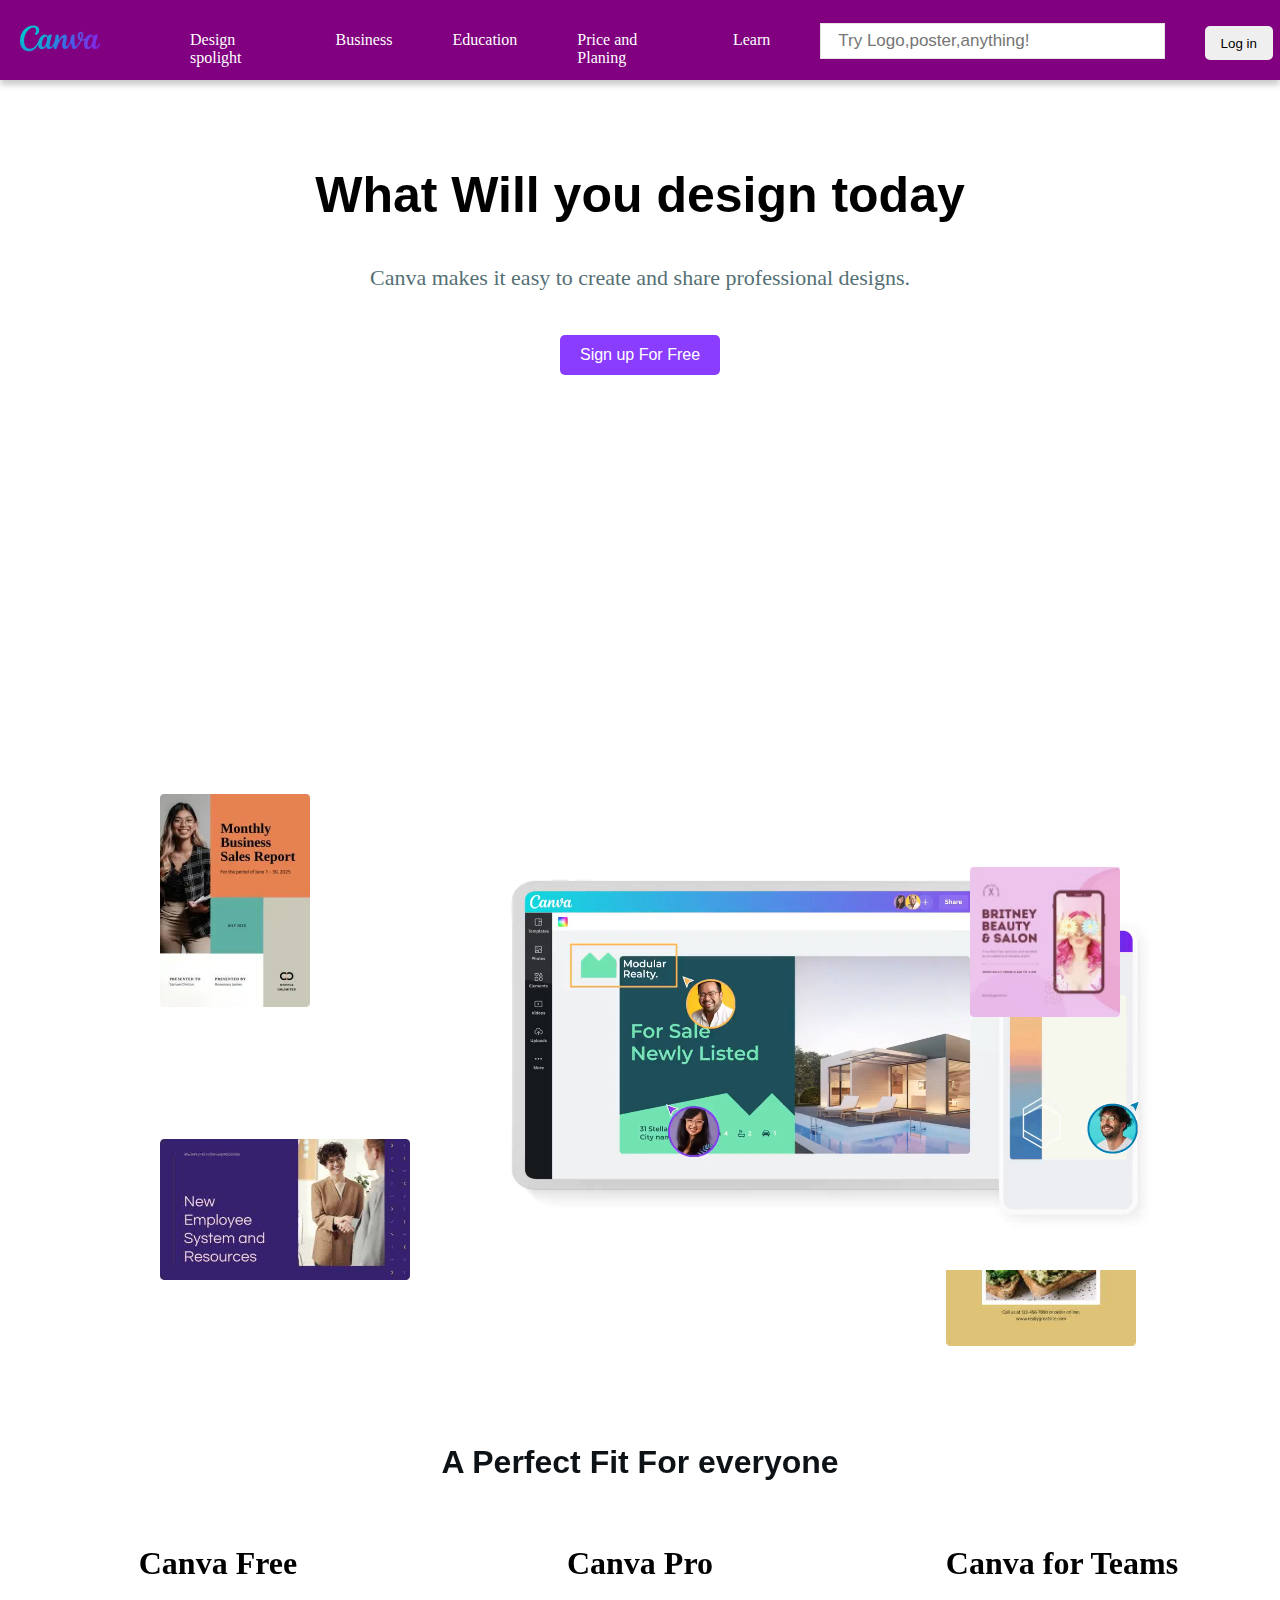
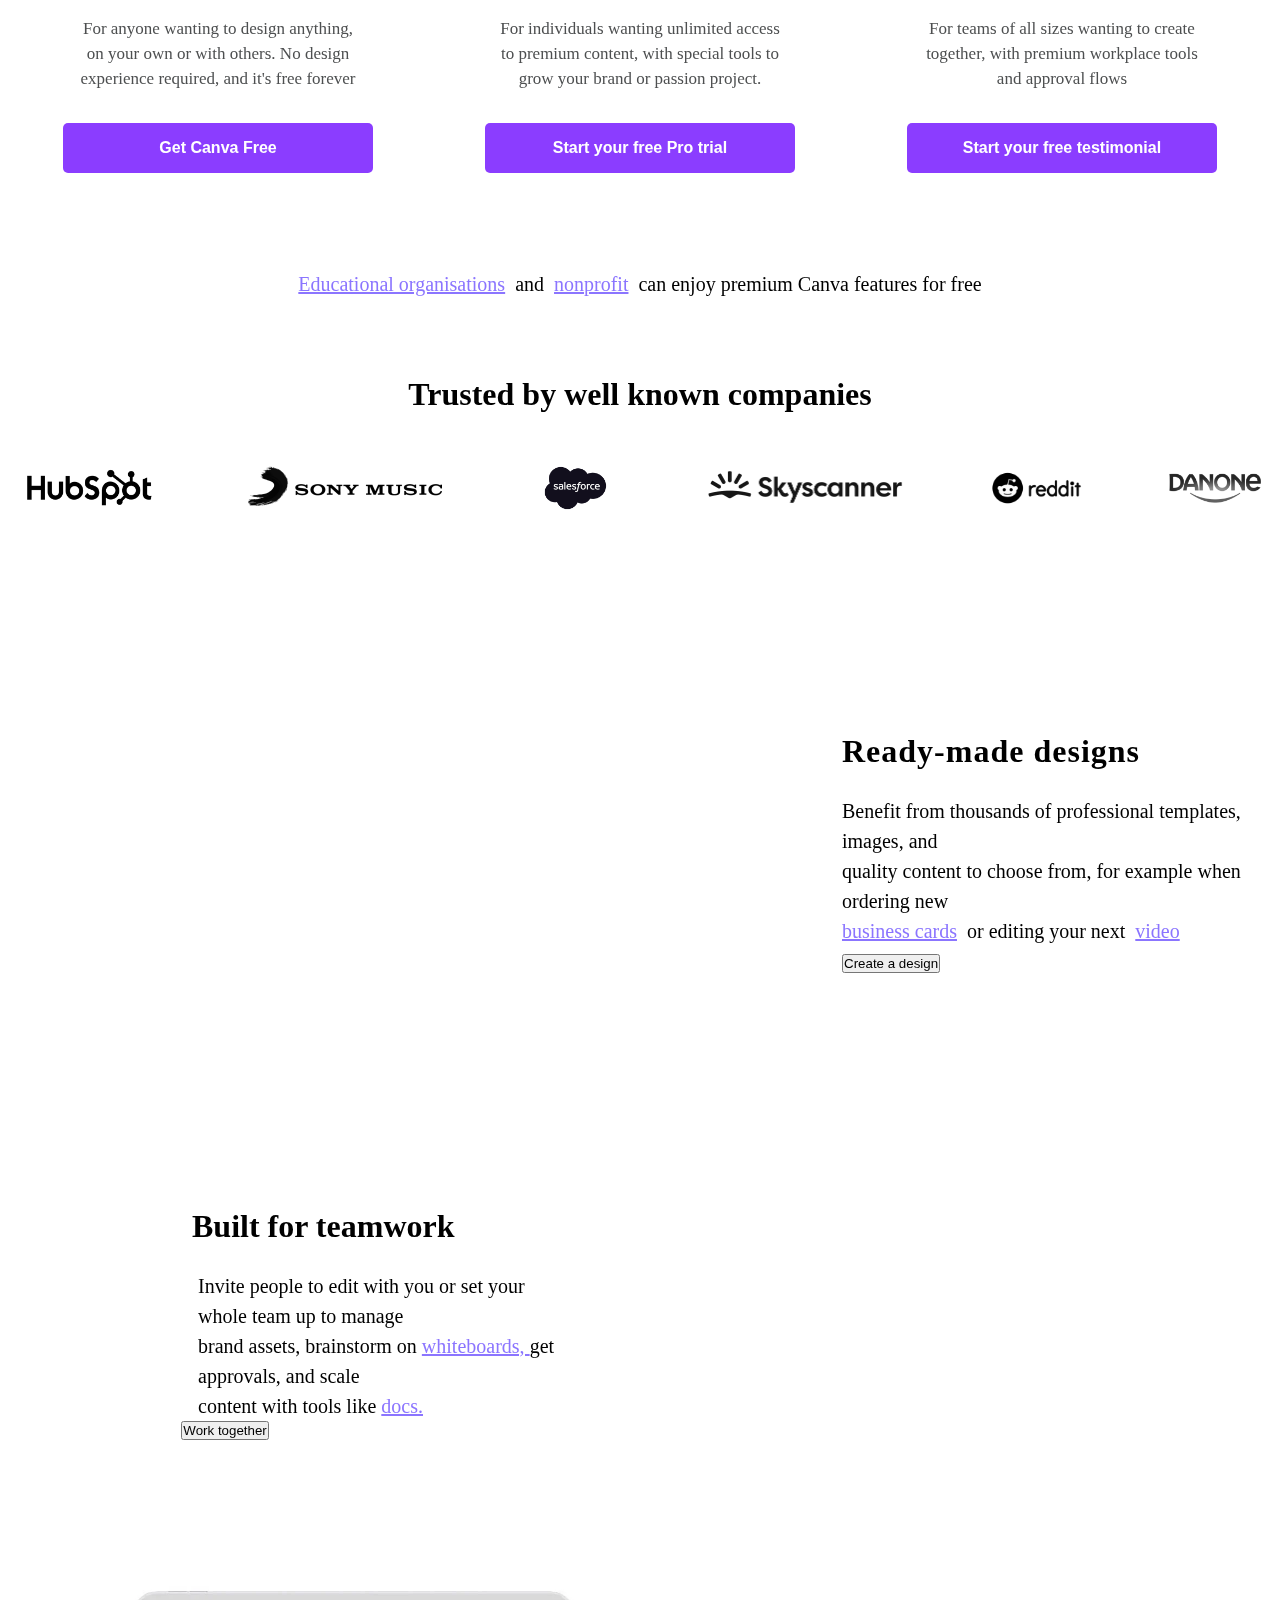
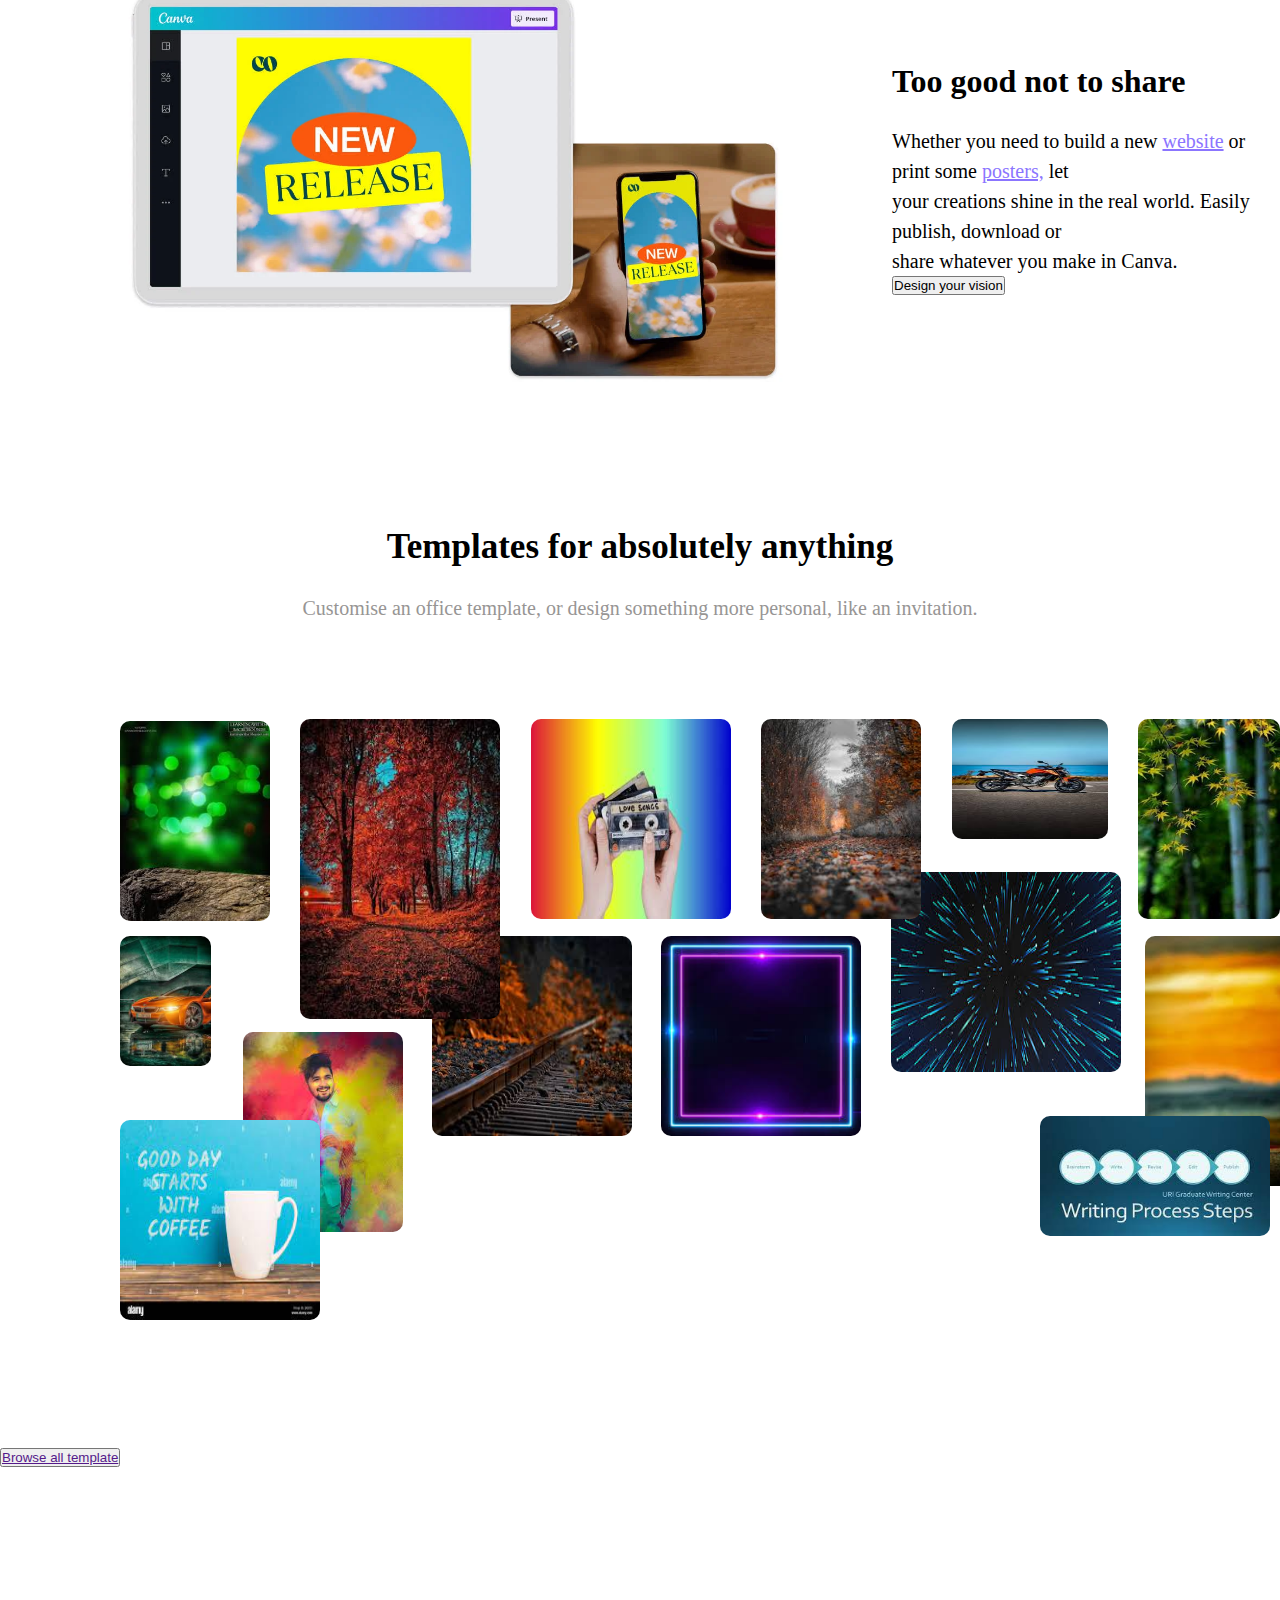
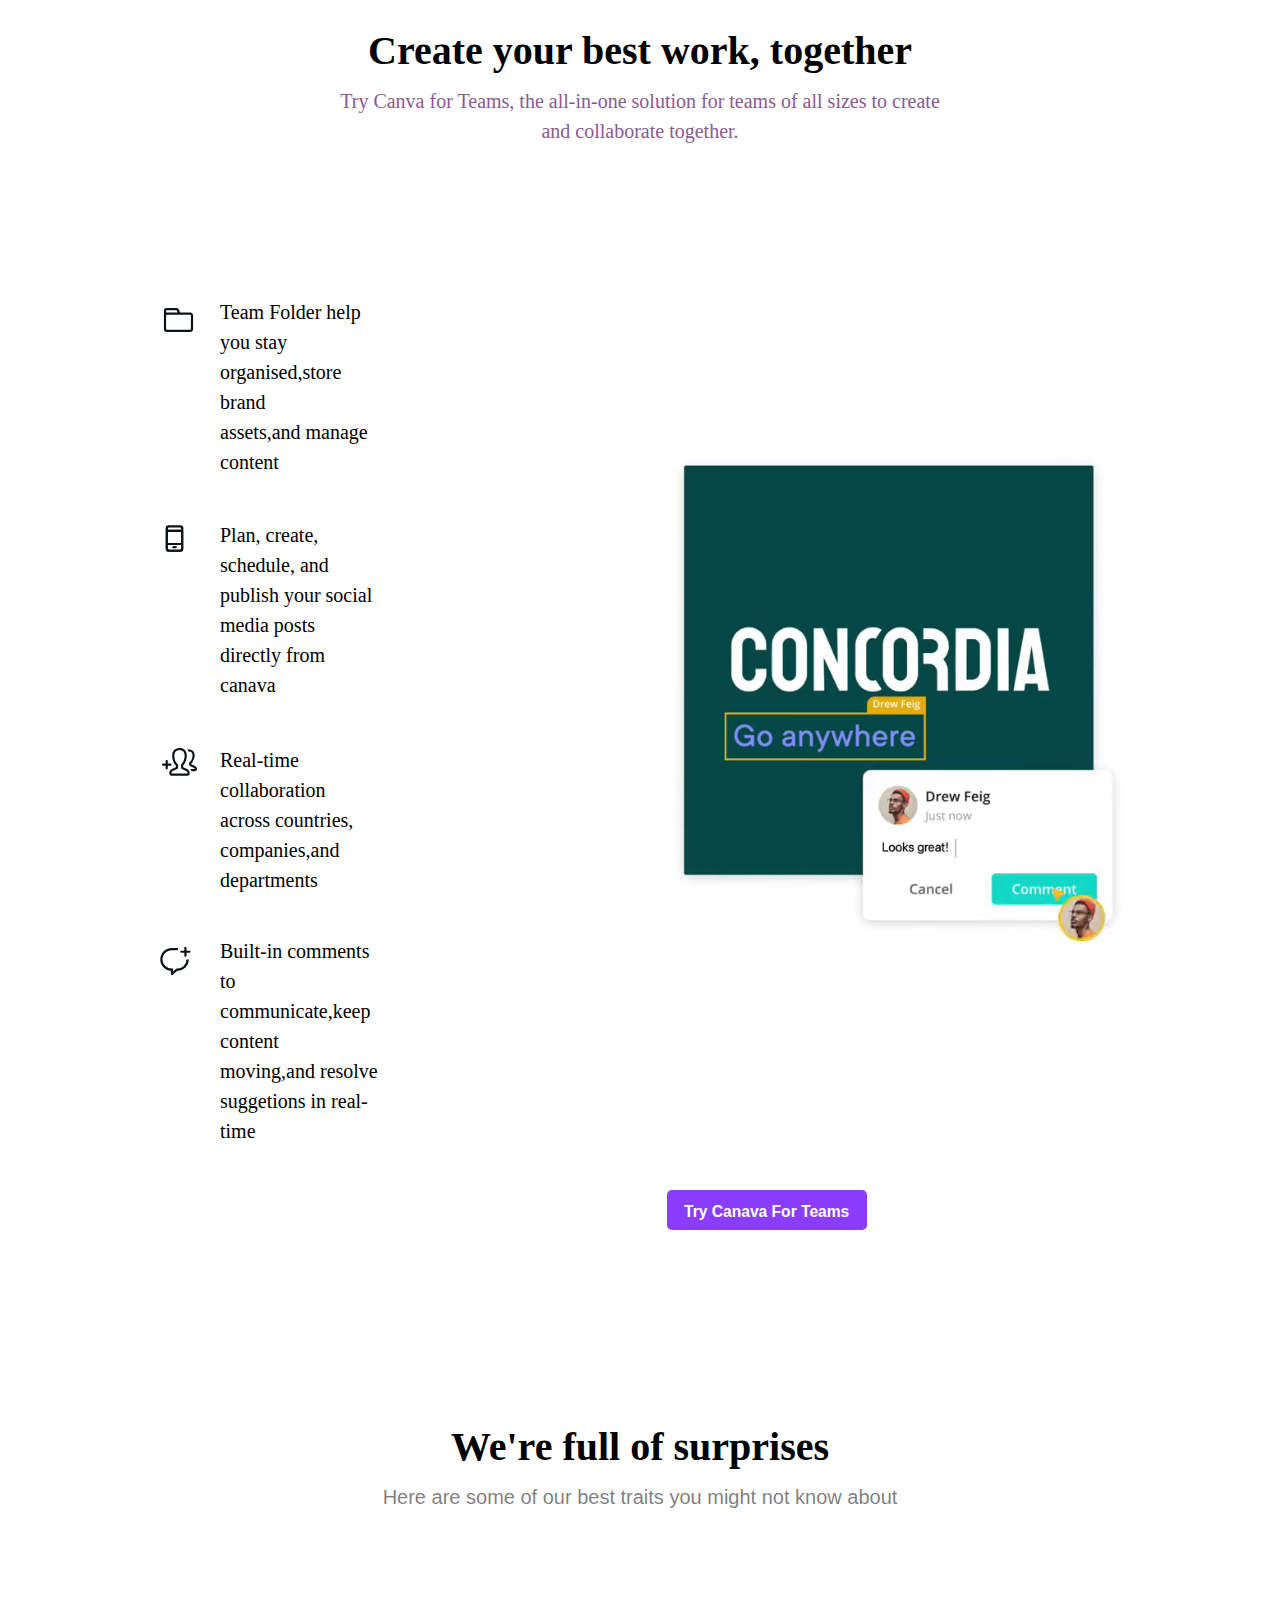
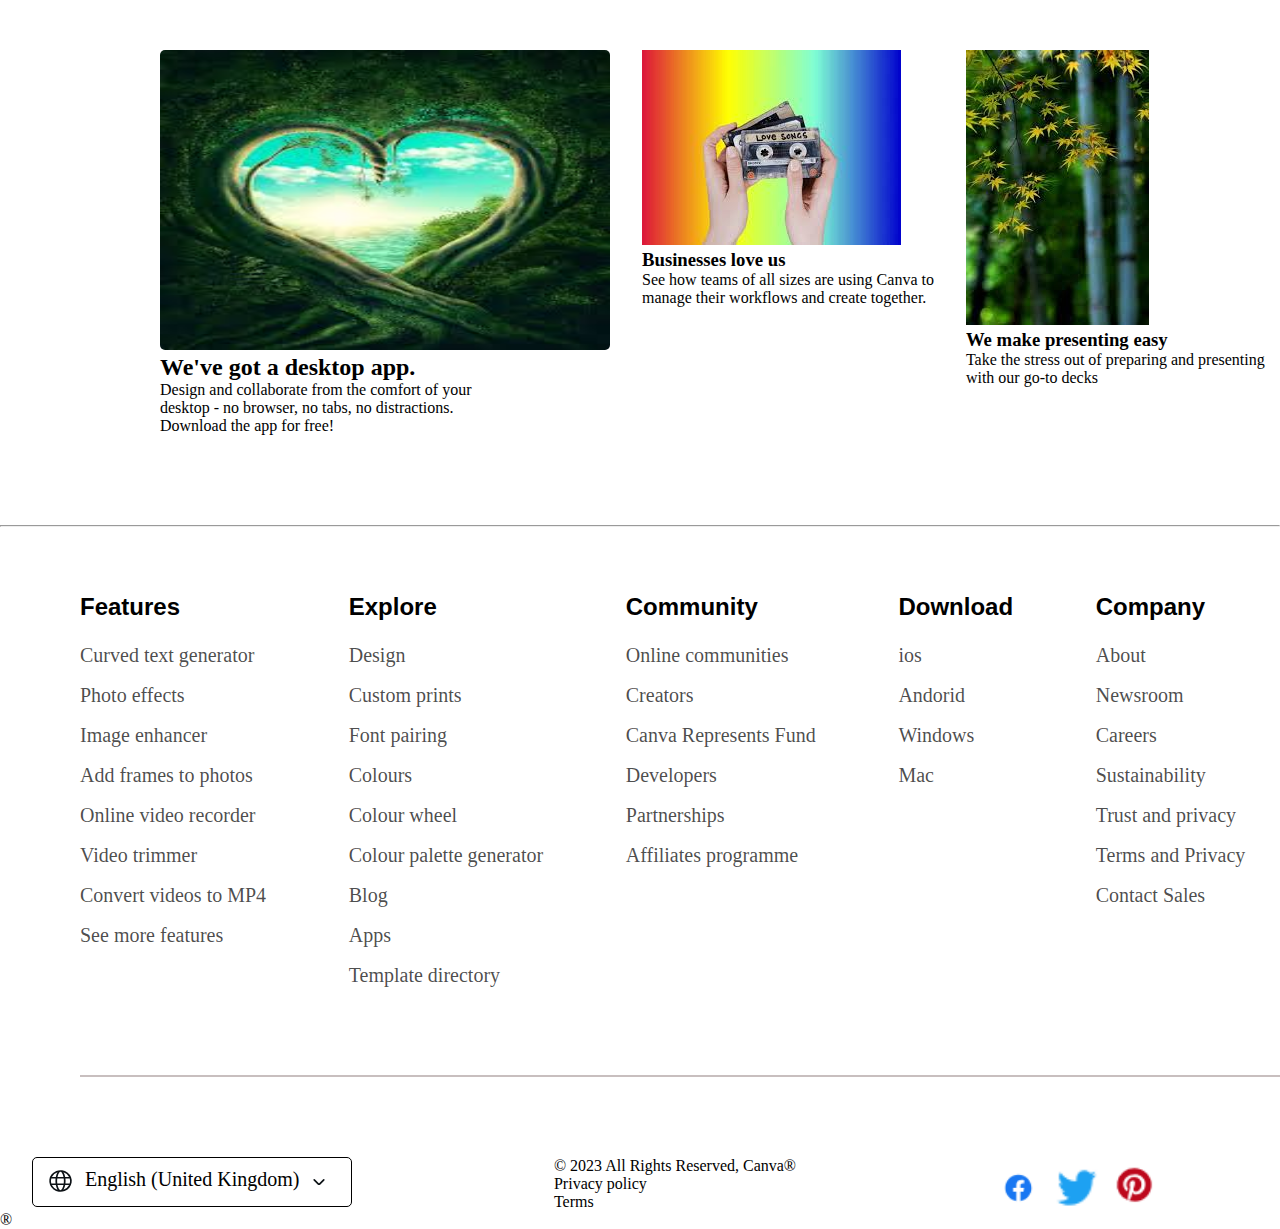
==== index.html @ 18c25341 "mycanva" ====
<!DOCTYPE html>
<html lang="en">
  <head>
    <meta charset="UTF-8" />
    <meta http-equiv="X-UA-Compatible" content="IE=edge" />
    <meta name="viewport" content="width=device-width, initial-scale=1.0" />
    <title>Canva</title>
    <link rel="stylesheet" href="./style.css" />
  </head>
  <body>
    <nav class="navbar">
      <img src="./img/12487a1e0770d29351bd4ce4f87ec8fe (1).svg" alt="" />
      <ul class="nav-links">
        <input type="checkbox" id="checkbox-toggle" />
        <label for="checkbox-toggle" class="hamburger">&#9776;</label>

        <div class="menu">
          <li class="social-accounts"><a class="cont" href="#">Design spolight</a>
              <div class="dropdown">
                <div class="dropdown1">
             
                <ul>
                  <li class="love">Visual Documents</li>
                  <li><a class="cont" href="">Visual Suite</a></li>
                  <li><a class="cont" href="">Docs</a></li>
                  <li><a class="cont" href="">Presentation</a></li>
                  <li><a class="cont" href="">Whiteboards</a></li>
                  <li><a class="cont" href="">PDF editor</a></li>
                  <li><a class="cont" href="">Graphs and charts</a></li>
                </ul>
            
              </div>
            </div>
            <!-- </div> -->
  
            
          </li>
          <li><a class="cont" href="#">Business</a></li>
          <li><a class="cont" href="#">Education</a></li>
          <li><a class="cont" href="#">Price and Planing</a></li>
          <li><a class="cont" href="">Learn</a></li>
          <input type="email" name="" id="blood" placeholder="Try Logo,poster,anything!"/>
          <button class="trial-button">Log in</button>
          <button class="trial-button1">Sign up</button>
        </div>
      </ul>
    </nav>
    <div class="charles">
      <h1 class="delight">What Will you design today</h1>
      <p class="omo">
        Canva makes it easy to create and share professional designs.
      </p>
      <button class="hole">Sign up For Free</button>
    </div>
     <div class="hood">
       <!-- <iframe controls src="" frameborder="0">
             <source src="./img/Built for teamwork.mp4" type="video/mp4"> 
        </iframe>
        <video autoplay loop>
            <source src="./img/hero-banner-en-1600x852.mp4" type="video/mp4" >
        </video>  -->
    </div>  
    <video class="hood" loop width="100px" autoplay>
      <source src="./img/hero-banner-en-1600x852.mp4" type="video/mp4" />
    </video>
    <div class="meme">
      <img src="./img/template-1.avif" alt="" width="150px" />
    </div>
    <div class="meme2">
      <img src="./img/template-3.avif" alt="" width="150px" />
    </div>
    <div class="meme1">
      <img src="./img/canva 2.jpg" alt="" width="250px" />
    </div>
    <div class="meme3">
      <img src="./img/canva 5.jpg" alt="" width="190px" />
    </div>
    <div class="every">
      <h1>A Perfect Fit For everyone</h1>
    </div>
    <div class="paid">
      <div class="free1">
        <h1 class="bad">Canva Free</h1>
        <p class="hate">
          For anyone wanting to design anything,<br />
          on your own or with others. No design <br />
          experience required, and it's free forever
        </p>
        <button class="trial">Get Canva Free</button>
      </div>
      <div class="free2">
        <h1>Canva Pro</h1>
        <p class="hate">
          For individuals wanting unlimited access <br />
          to premium content, with special tools to <br />
          grow your brand or passion project.
        </p>
        <button class="trial">Start your free Pro trial</button>
      </div>
      <div class="free2">
        <h1>Canva for Teams</h1>
        <p class="hate">
          For teams of all sizes wanting to create <br />
          together, with premium workplace tools <br />
          and approval flows
        </p>
        <button class="trial">Start your free testimonial</button>
      </div>
    </div>
    <div class="non">
      <a style="color: #8b75ff;" href="#">Educational organisations </a>
      <p>and</p>
      <a style="color: #8b75ff;" href="">nonprofit</a>
      <p>can enjoy premium Canva features for free</p>
    </div>
    <div class="trust">
      <h1>Trusted by well known companies</h1>
    </div>

    <div class="man">
      <img src="./img/hubspot-monochrome.webp" alt="" width="150px" />
      <img src="./img/sony-music-monochrome.webp" alt="" width="200px" />
      <img src="./img/salesforce-grayscale.webp" alt="" width="100px" />
      <img src="./img/skyscanner-grayscale.webp" alt="" width="200px" />
      <img src="./img/reddit-monochrome.webp" alt="" width="100px" />
      <img src="./img/danone-grayscale.webp" alt="" width="100px" />
    </div>
    <div class="thousands">
      <div class="edit">
        <video autoplay loop width="650px">
          <source src="./img/Ready-made designs.mp4" type="video/mp4" />
        </video>
      </div>
      <div class="content">
        <h1 class="ready">Ready-made designs</h1>
        <div class="quality">
          <p>
            Benefit from thousands of professional templates, images, and <br />
            quality content to choose from, for example when ordering new <br />
          </p>
          <div class="dead">
            <a style="color: #8b75ff" href="">business cards</a>
            <p>or editing your next</p>
            <a style="color: #8b75ff" href="">video</a>
          </div>
          <button class="hoot">Create a design</button>
        </div>
      </div>
    </div>
    <div class="teamwork">
      <div class="team">
        <h1 class="built">Built for teamwork</h1>
        <p class="team1">Invite people to edit with you or set your whole team up to manage <br>
          brand assets, brainstorm on <a style="color: #8b75ff;" href="">whiteboards, </a> get approvals, and scale <br>
          content with tools like <a style="color: #8b75ff;" href="">docs.</a> </p>
          <button style="margin-left: 4em;" class="hoot">Work together</button>
      </div>
      <video autoplay loop width="650px">
        <source src="./img/Built for teamwork.mp4" type="video/mp4"/>
      </video>
    </div>
    <div class="black">
      <div class="warning">
        <img src="./img/benefits-share-en-1288x838.webp" alt="" width="700px">
      </div>
      <div class="share">
        <h1 class="share1">Too good not to share</h1>
        <p class="world">Whether you need to build a new <a style="color: #8b75ff;" href="">website</a> or print some <a style="color: #8b75ff;" href="">posters,</a> let <br>
          your creations shine in the real world. Easily publish, download or <br>
          share whatever you make in Canva.</p>
          <button class="hoot">Design your vision</button>
      </div>
    </div>
    <div class="anything">
      <h1 class="term">Templates for absolutely anything</h1>
      <p class="office">Customise an office template, or design something more personal, like an invitation.</p>
    </div>
    <div class="vivid">
      <img id="one" src="./img/canva.15.png" alt="">
      <img id="two" src="./img/canva10.png" alt="">
      <img id="three" src="./img/canva11.jpg" alt="">
      <img id="four" src="./img/canva12.png" alt="">
      <img id="five" src="./img/canva13.png" alt="">
      <img id="six" src="./img/canva14.1.png" alt="">
  </div>
  <div class="space">
    <img class="one" src="./img/canva15.jpg" alt="">
    <img class="two" src="./img/canva16 - Copy.jpg" alt="">
    <img class="three" src="./img/canva9.png" alt="">
    <img class="four" src="./img/canva18.jpg" alt="">
    <img class="five" src="./img/canva19.jpg" alt="">
    <img class="six" src="./img/canva20.jpg" alt="">
  </div>
  <img id="seven" src="./img/download.jfif" alt=""><br>
  <img id="eight" src="./img/download (2).jfif" alt=""><br>
 <button><a href id="Browse"> Browse all template</a></button> 
 <div class="sub-content">
  <h1 class="content1">Create your best work, together</h1>
  <p class="multi-content">Try Canva for Teams, the all-in-one solution for teams of all sizes to create <br> and collaborate together.</p>
 </div>
 <div class="multi-section">
  <div class="multi-class">
    <img src="./img/Screenshot 2023-06-27 045113.png" alt="">
    <p class="folder"><strong>Team Folder</strong> help you stay organised,store brand <br> assets,and manage content</p>
    <img src="./img/Screenshot 2023-06-27 044850.png" alt="">
    <p class="folder"><strong>Plan, create, schedule, and publish </strong>your social <br>  media posts directly from canava</p>
    <img src="./img/Screenshot 2023-06-27 045018.png" alt="">
    <p class="folder"><strong>Real-time collaboration</strong> across countries,  <br> companies,and departments</p>
    <img src="./img/Screenshot 2023-06-27 045040.png" alt="">
    <p class="folder"><strong>Built-in comments</strong> to <br>communicate,keep content <br>moving,and resolve suggetions in real-time</p>
</div>
<video class="real-time" autoplay loop width="800px">
  <source src="./img/teams-en-974x720.mp4" type="video/mp4" />
</video>
 </div>
 <button class="trial-button6"> <h3>Try canava for teams</h3></button>
 <div class="real">
  <h1 class="full">We're full of surprises</h1>
  <p class="something">Here are some of our best traits you might not know about</p>
 </div>
 <div class="features">
  <div class="features1">
    <img class="goat" src="./img/images (2).jfif" alt="" width="00px">
    <h2>
      We've got a desktop app.
    </h2>
    <p>                  
      Design and collaborate from the comfort of your <br>
      desktop - no browser, no tabs, no distractions. <br>
      Download the app for free!</p>
  </div>
  <div class="features2">
    <img class="goat1" src="./img/canva11.jpg" alt="">
    <h3>Businesses love us</h3>
    <p>See how teams of all sizes are using Canva to <br>
       manage their workflows and create together. </p>
  </div>
  <div class="features3">
    <img class="goat2" src="./img/canva14.1.png" alt="">
    <h3>We make presenting easy</h3>
    <p>Take the stress out of preparing and presenting  <br> with our go-to decks</p>
  </div>
 </div><br><br><br><br><br>
 <hr>
 <div class="footer">
  <div class="sub-footer">
    <strong class="strong">Features</strong>
    <div class="main">
      <p>Curved text generator</p>
      <p>Photo effects</p>
      <p>Image enhancer</p>
      <p>Add frames to photos</p>
      <p>Online video recorder</p>
      <p>Video trimmer</p>
      <p>Convert videos to MP4</p>
      <p>See more features</p>
    </div>
  </div>
  <div class="sub-footer">
    <strong class="strong">Explore</strong>
    <div class="main">
      <p>Design</p>
      <p>Custom prints</p>
      <p>Font pairing</p>
      <p>Colours</p>
      <p>Colour wheel</p>
      <p>Colour palette generator</p>
      <p>Blog</p>
      <p>Apps</p>
      <p>Template directory</p>
    </div>
  </div>
  <div class="sub-footer">
    <strong class="strong">Community</strong>
    <div class="main">
      <p>Online communities</p>
      <p>Creators</p>
      <p>Canva Represents Fund</p>
      <p>Developers</p>
      <p>Partnerships</p>
      <p>Affiliates programme</p>
    </div>
  </div>
  <div class="sub-footer">
    <strong class="strong">Download</strong>
    <div class="main">
      <p>ios</p>
      <p>Andorid</p>
      <p>Windows</p>
      <p>Mac</p>
    </div>
  </div>
  <div class="sub-footer">
    <strong class="strong">Company</strong>
    <div class="main">
      <p>About</p>
      <p>Newsroom</p>
      <p>Careers</p>
      <p>Sustainability</p>
      <p>Trust and privacy</p>
      <p>Terms and Privacy</p>
      <p>Contact Sales</p>
    </div>
  </div>
 </div>
 <div class="border-line">
</div>
<div class="multi-footer">
  <div class="unit">
    <img src="./img/Screenshot 2023-06-28 023615.png" alt="">
    <p class="united">English (United Kingdom) <img class="img-content" src="./img/Screenshot 2023-06-28 023709.png" alt=""></p>
  </div>
  <div class="mulit1-footer">
    <p>© 2023 All Rights Reserved, Canva® <br> Privacy policy <div class="line"></div>Terms </p>
  </div>
  <div class="multi-image">
    <img src="./img/Screenshot 2023-06-28 023736.png" alt="">
    <img src="./img/Screenshot 2023-06-28 023803.png" alt="">
    <img src="./img/Screenshot 2023-06-28 023824.png" alt="">
  </div>
</div>
</body>
</html>
®
---- style.css ----
*{
    margin: 0;
    padding: 0;
    box-sizing: border-box;
    /* font-family: sans-serif; */
}
body{
    color: black;
}
.cont{
    text-decoration: none;
    color: white;
}
li{
    list-style: none;
}
/*Navigation styling*/
.navbar{
    display: flex;
    align-items: center;
    padding: 20px;
    box-shadow: 0px 5px 6px #ccc;
    background-color: purple;
    color: white;
}
/*Navbar Menu*/
.menu{
    margin-top: -0.6em;
    display: flex;
    gap: 2.5em;
    padding-left: 5em;
    font-size: 16px;
    height: 50px;
    padding-top: 1em;
}
.menu li{
    padding: 5px 10px;
}
/*Dropdown Styling*/
 .menu.social-accounts :hover{
    position: relative;
    color: rgba(216, 208, 208, 0.801);
    background-color: #ccc;
}
.good{
    display: flex;
    gap: 2em;
}
.dropdown{
    padding-top: 2em;
    position: absolute;
    display: none;
    top: 50px; 
    background-color: orange;
    line-height: 25px;
}
.dropdown1{
    display: grid;
    grid-template-columns: auto auto auto;
    column-gap: 2em;
}
.dropdown{
    margin-top: 6px;
    display: none;
}
.dropdown li:hover{
    background-color:rgba(228, 222, 222, 0.801);
    border-radius: 10px;
}
.social-accounts{
    border-radius: 20px;
}
.social-accounts:hover .dropdown{
    display: block;
}
.love{
    font-weight: 520;
}
#blood{
     width: 400px;
     padding: 1em;
     margin-top: -0.2em;
     font-size: 17px;
     height: 10px;
     border: 1px solid rgb(230, 226, 226);
     outline: none;
}
.trial-button{
    width: 80px;
    color: black;
    border: none;
    opacity: 0.1px;
    border-radius: 5px;
}
.trial-button:hover{
    color: blue;
    background-color: aquamarine;
}
.trial-button1{
    width: 86px;
    background-color:#8b3dff;
    border: none;
    border-radius: 5px;
    color: white;
    font-size: 17px;
}
.trial-button1:hover{
    color: aqua;
}
.charles{
    text-align: center;
    padding: 90px;
    line-height: 50px;
}
.delight{
    font-size: 50px;
    font-family:Arial, Helvetica, sans-serif;
    font-weight: 700;
}
.omo{
    font-size: 22px;
    color: #557075;
    margin-top: 1.5em;
}
.hole{
    height: 40px;
    width: 160px;
    border-radius: 5px;
    font-weight: 500;
    border: none;
    background-color:  #8b3dff;
    color: white;
    font-size: 16px;
    margin-top: 2em;
}
.hole:hover{
    color: white;
    background-color: #7019f3 ;
}
.hood{
    margin-left: 22em;
    width: 950px;
    height: 400px;
    /* margin-top: 5px; */
}
.meme{
    padding-left: 10em;
    margin-top: -30em;
}
.meme2{
    float: right;
    position: relative;
    bottom: 9em;
    margin-right: 10em;
}
.meme1{
    margin-left: 10em;
    margin-top: 8em;
}
.meme3{
    float: right;
    margin-right: 9em;
    margin-top: -8em;
}
.every{
    color: #0d1216 ;
    text-align: center;
    margin-top: 10em;
    font-family: "Canva Sans", "Noto Sans Variable", "Noto Sans","Segoe UI", Helvetica, Arial, sans-serif;
}
.paid{
   text-align: center;
   justify-content: center;
   gap: 7em;
   margin-top: 4em;
   display: flex;
}
.hate{
    color: #4d4f50;
    margin-top: 2em;
    font-size: 17px;
    line-height: 25px;
}
.trial{
    border: 1px solid ;
    border: none;
    background-color:#8b3dff ;
    height: 50px;
    color: white;
    font-size: 16px;
    font-weight: 700;
    border-radius: 5px;
    margin-top: 2em;
    width: 310px;
}
.trial:hover{
    background-color: #6709f3ee;
    color: white;
}
.bad{
    font-family: Georgia, 'Times New Roman', Times, serif;
}
.non{
    display: flex;
    justify-content: center;
    margin-top: 5em;
    gap: 0.5em;
    font-size: 20px;
}
.trust{
    text-align: center;
    margin-top: 5em;
}

.man{
    display: flex;
    gap: 5em;
    top: 3em;
    justify-content: center;
    align-items: center;
    position: relative;
    animation-name: example;
    animation-duration: 1s;
    max-width: 1500px;
    animation-iteration-count: infinite;
    animation-direction:alternate-reverse;
    animation-timing-function: ease-in;
    /* animation-fill-mode: forwards; */
}
@keyframes example{ 
    0%{
        left: 10px;
    }
    25%{
       
        left: 10px;
    }
}
.thousands{
    display: flex;
    padding-left: 7em;
    padding-top: 10em;

    gap: 5em;
}
.content{
    padding: 5em 0em 0em 0em;
}
.ready{
    font-family: Georgia, 'Times New Roman', Times, serif;
    letter-spacing: 1px;
    line-height: 90px;
}
.quality{
    line-height: 30px;
    font-size: 20px;
}
.dead{
    display: flex;
    gap: 0.5em;
}
.teamwork{
    display: flex;
    padding: 2em 0em 0em 8em;
    gap: 4em;
}
.built{
    font-family: Georgia, 'Times New Roman', Times, serif;
    line-height: 90px;
    margin-left: 2em;
}
.team{
    margin-top: 6em;
}
.team1{
    line-height: 30px;
    font-size: 20px;
    margin-left: 3.5em;
}
.black{
    display: flex;
    padding: 3em 0em 0em 6.5em;
    gap: 5.5em;
}
.share{
    margin-top: 5em;
}
.share1{
    font-family: Georgia, 'Times New Roman', Times, serif;
    line-height: 90px;
}
.world{
    line-height: 30px;
    font-size: 20px;
}
/*Responsive Navbar*/
input[type="checkbox"]{
    display: none;
}
/*hambuger*/
.hamburger{
    display: none;
    font-size: 24px;
    user-select: none;
}
.anything{
    text-align: center;
    margin-top: 7em;
}
.term{
    font-size: 35px;
    font-family: Georgia, 'Times New Roman', Times, serif;
    font-weight: 600;
}
.office{
    color: #979594;
    font-size: 20px;
    margin-top: 1.5em;
}
.vivid{
    padding-left: 7.5em;
    display: flex;
    gap: 1.9em;
}
#one{
    height: 200px;
    border-radius: 10px;
    position: relative;
    width: 200px;
    top: 6.3em;
    
}
#two{
    position: relative;
    top: 6.2em;
    width: 200px;
    border-radius: 10px;
    height: 300px;
    
}
#three{
    height: 200px;
    border-radius: 10px;
    width: 200px;
    position: relative;
    top: 6.2em;
}
#four{
    position: relative;
    border-radius: 10px;
    width: 200px;
    top: 6.2em;
    height: 200px;
}
#five{
    height: 120px;
    width: 220px;
    position: relative;
    top: 6.2em;
    border-radius: 10px;
}
#six{
    width: 200px;
    position: relative;
    top:6.2em;
    height: 200px;
    border-radius: 10px;
}
.space{
    display: flex;
     /* justify-content: center; */
     padding-left: 7.5em;
     gap: 1em;
}
.one{
    height: 130px;
    width: 200px;
    margin-top: 1em;
    border-radius: 10px;

}
.two{
  height: 200px;
  width: 200px;
   border-radius: 10px;
  margin-top: 7em;
  margin-left: 1em;

}
.three{
    width: 200px;
    margin-left: 0.8em;
    margin-top: 1em;
    height: 200px;
    border-radius: 10px;
}
.four{
    height: 200px;
    border-radius: 10px;
    margin-top: 1em;
    margin-left: 0.8em;
}
.five{
    width: 230px;
    margin-top: -3em;
    margin-left: 0.9em;
    height: 200px;
    border-radius: 10px;
}
.six{
    width: 200px;
    border-radius: 10px;
    margin-top: 1em;
    height: 250px;
    margin-left: 0.5em;
}
#seven{
    margin-left: 7.5em;
    border-radius: 10px;
    width: 200px;
    height: 200px;
    margin-top: -7em;
}
#eight{
    border-radius: 10px;
    width: 230px;
    position: relative;
    bottom: 13em;
    margin-left: 65em;
    height: 120px;
}
.sub-content{
    text-align: center;
    padding-top: 10em;
}
.content1{
    font-size: 40px;
    margin-bottom: 0.3em;
}
.multi-content{
    font-size:20px ;
    line-height: 30px;
     color: #8c5990;
}
.multi-section{
    display: flex;
    padding-left: 10em;
    padding-top: 10em;
    gap: 10em;
}
.folder{
    position: relative;
    left: 3em;
    font-size: 20px;
    line-height: 30px;
    bottom: 2.2em;
    font-weight: lighter;
}
.real-time{
    margin-top: -7em;
}
.trial-button6{
    margin-left: 50em;
    height: 40px;
    border: none;
    color: white;
    border-radius: 5px;
    text-transform: capitalize;
    font-weight: 600;
    padding-top: 0.3em;
    width: 200px;
    background-color:#8b3dff;
}
.trial-button6:hover{
    background-color: #7019f3;
}
.real{
    text-align: center;
    position: relative;
    top: 12em;
    line-height: 50px;
}
.full{
    font-size: 40px;
}
.something{
    font-size: 20px;
    color: rgba(0, 0, 0, 0.526);
    font-family: Arial, Helvetica, sans-serif;
}
.features{
    display: flex;
    padding-left: 10em;
    padding-top: 20em;
    gap: 2em;
}
.goat{
    width: 450px;
    border-radius: 5px;
    height: 300px;
}
.goat:hover{
    /* transition: all 0.5s ease; */
    background-color: black;
    zoom: 60%;
}
.footer{
    display: grid;
    grid-template-columns: auto auto auto auto auto;
    column-gap: 3em;
    padding: 5em 0em 0em 5em ;
}
.strong{
    font-size: 24px;
    font-family: Arial, Helvetica, sans-serif;
    position: relative;
    bottom: 0.6em;
}
.main{
    color:rgba(0, 0, 0, 0.711);
    line-height: 40px;
    font-size: 20px;    
}
.border-line{
    color: rgb(200, 191, 191);
    border: 1px solid;
    font-weight: lighter;
    margin-top: 5em;
    width: 1450px;
    margin-left: 5em;
}
.multi-footer{
    display: grid;
    grid-template-columns: auto auto auto;
    padding:  5em 0em 0em 2em;
    column-gap: 5em;
}
.unit{
    border: 1px solid ;
    height: 50px;
    width: 320px;
    padding: 8px;
    border-radius: 5px;
}
.unit:hover{
    border: 1px solid #8b3dff;
}
.united{
    position: relative;
    bottom: 1.7em;
    left: 2.2em;
    font-size: 20px;
}
.img-content{
    position: relative;
    top: 0.2em;
    left: 0.3em;
}
.multi-image{
    display: flex;
}
/*applying media queries*/
@media (max-width:768px){
    .menu{
        display: none;
        position: absolute;
        background-color: tan;
        right: 0;
        left: 0;
        text-align: center;
        padding: 16px;
    }
    .menu li:hover{
        display: inline-block;
        background-color: rgb(177,136,81);
        transition: 0.4s;
    }
    .menu li+li{
        margin-left: 12px;
    }
    input[type="checkbox"]:checked~ .menu{
        display: block;
    }
    .hamburger{
        display: block;
    }
    .dropdown{
        left:50px ;
        top: 30px;
        transform: translateX(35%);
    }
     .dropdown li:hover{
        background-color: tan;
    }
    #blood{
        display: block;
        text-align: center;
        margin-left: 5em;
        /* margin-top: 1em; */
    }
    .trial-button
    .design{
        position: relative;
        top: 80em;
    }
}
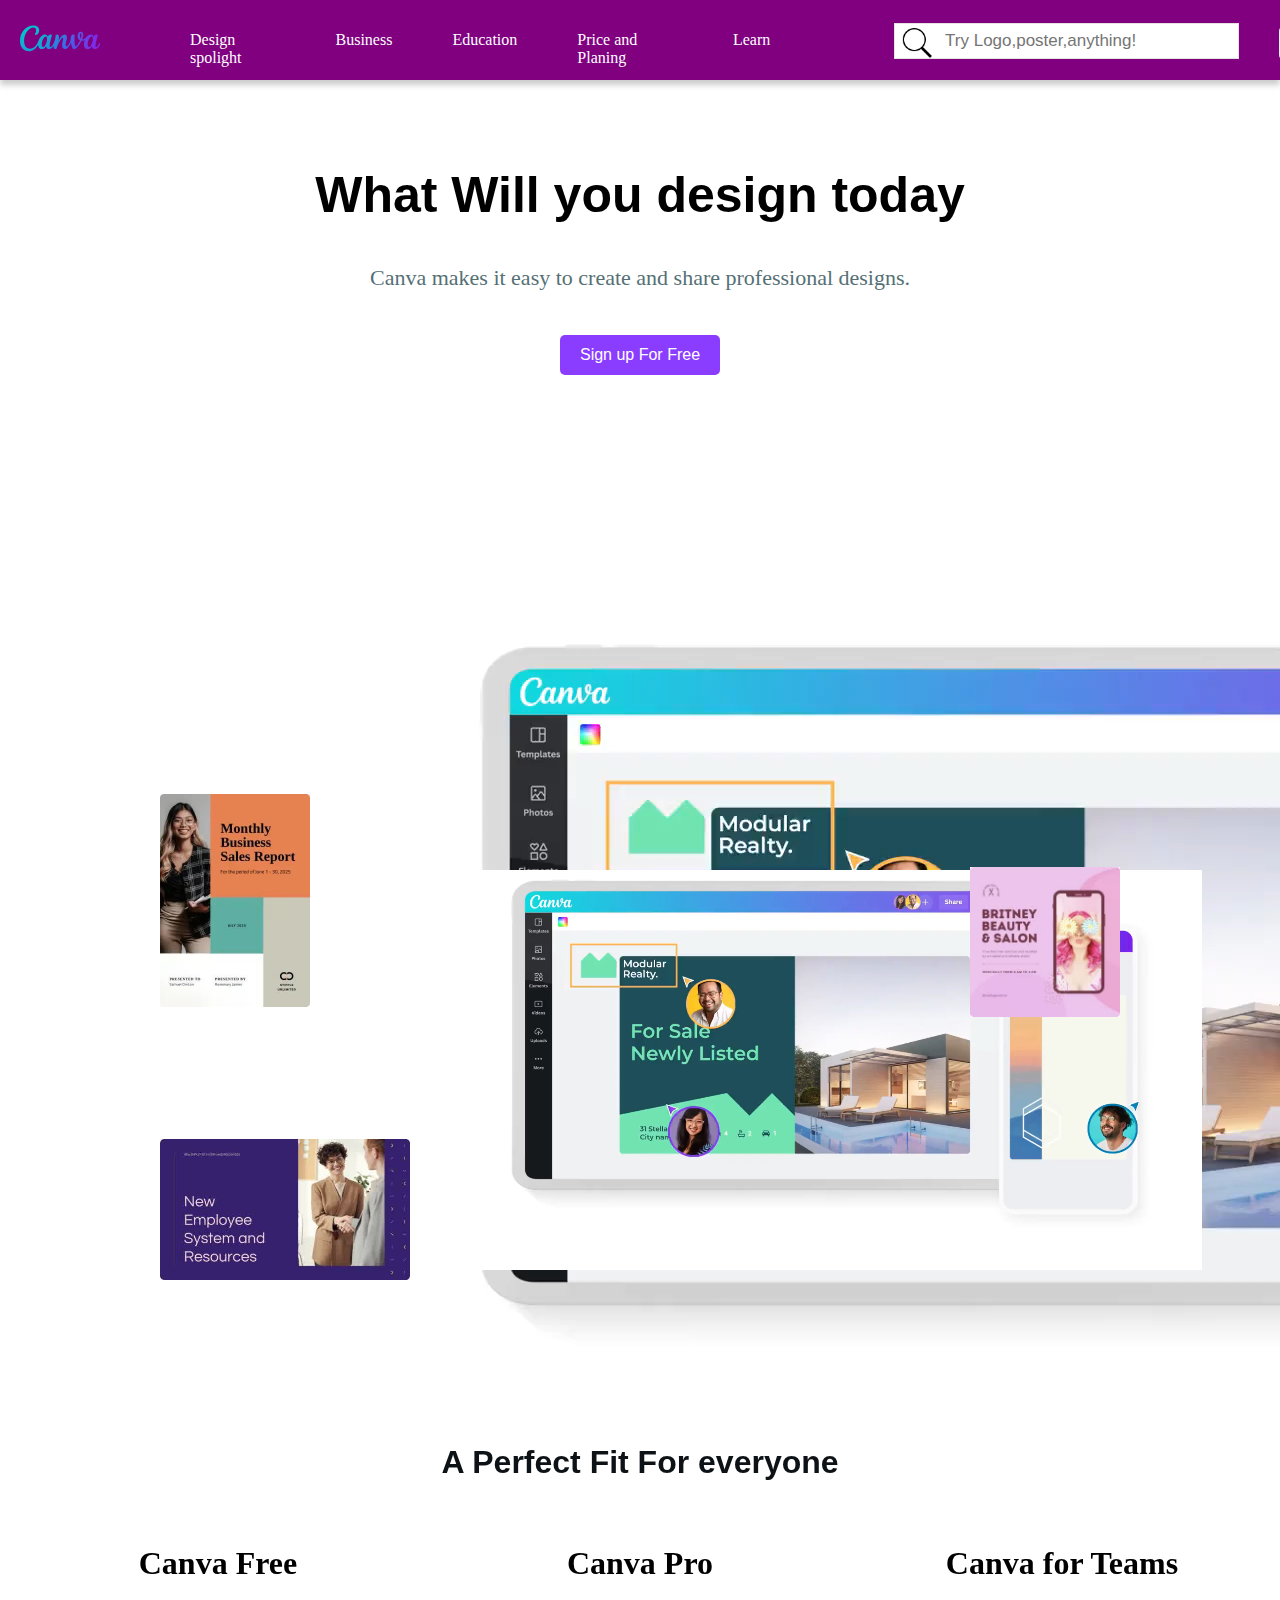
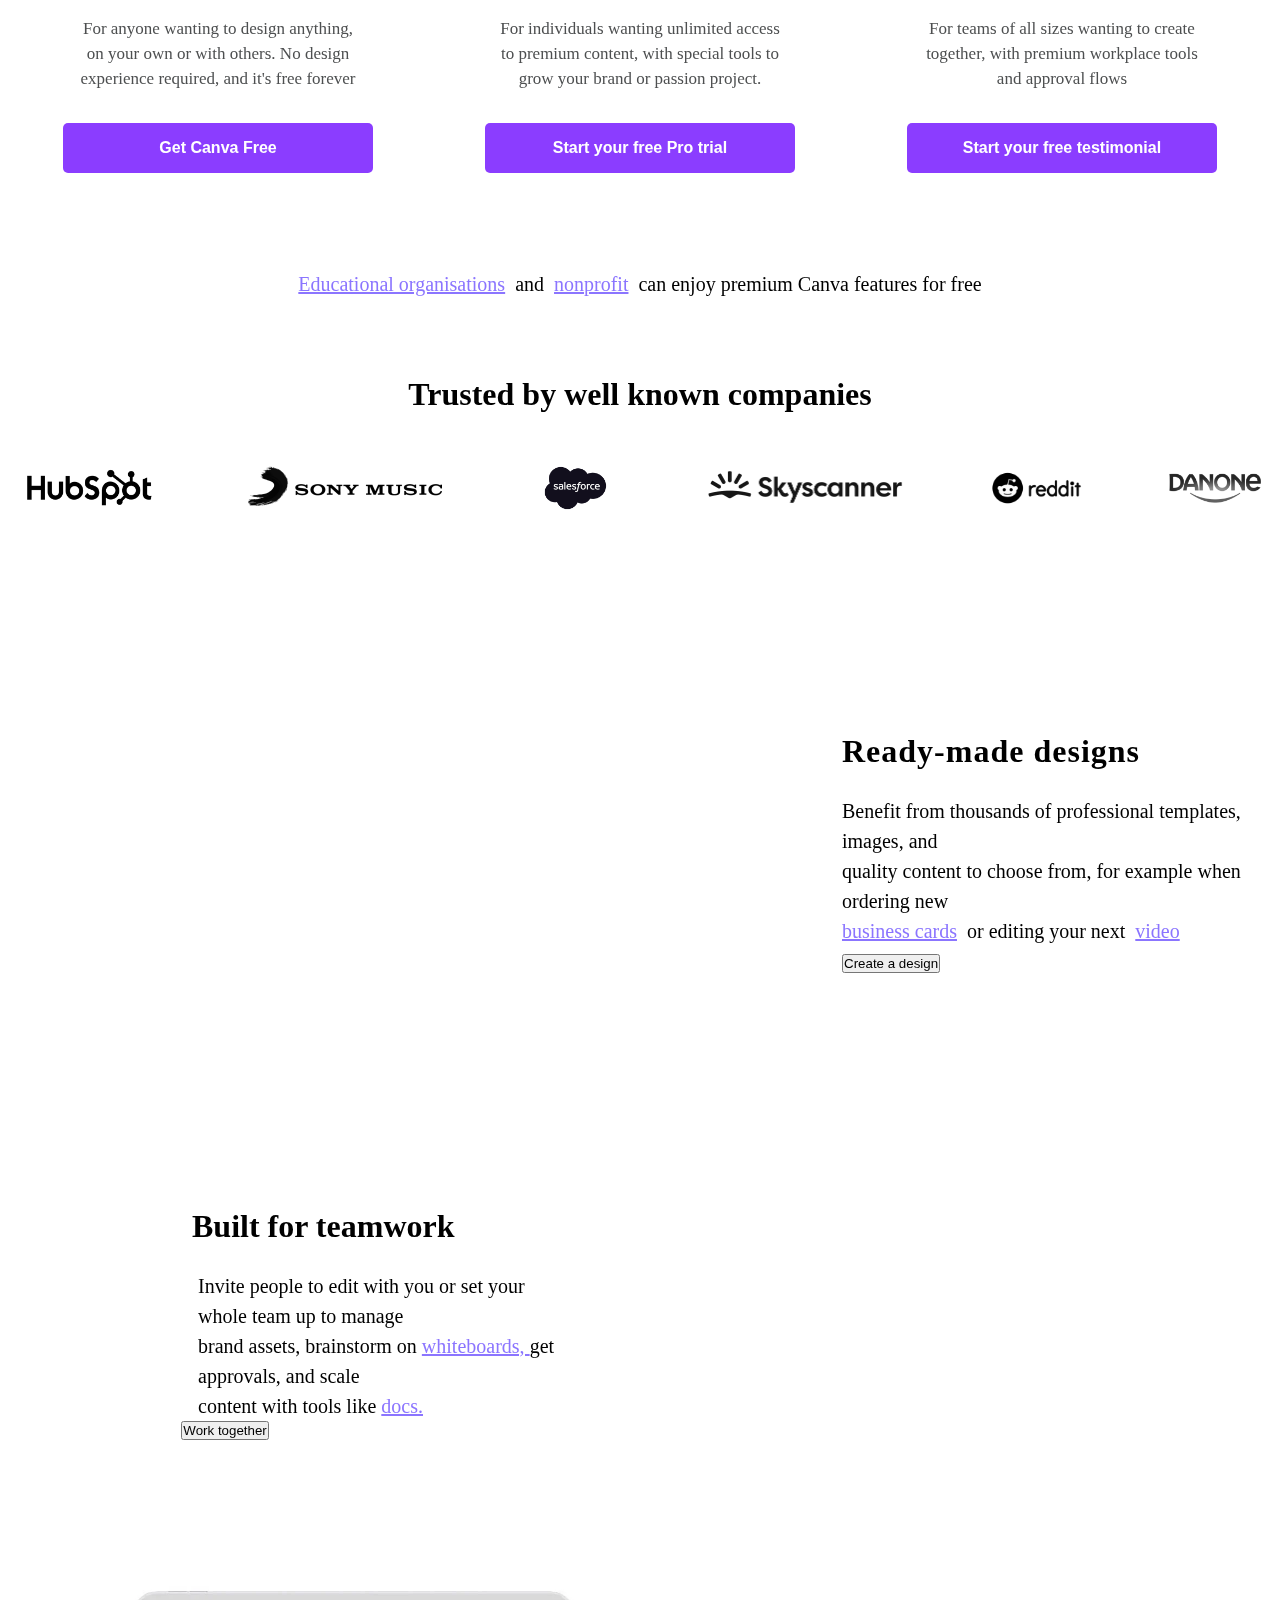
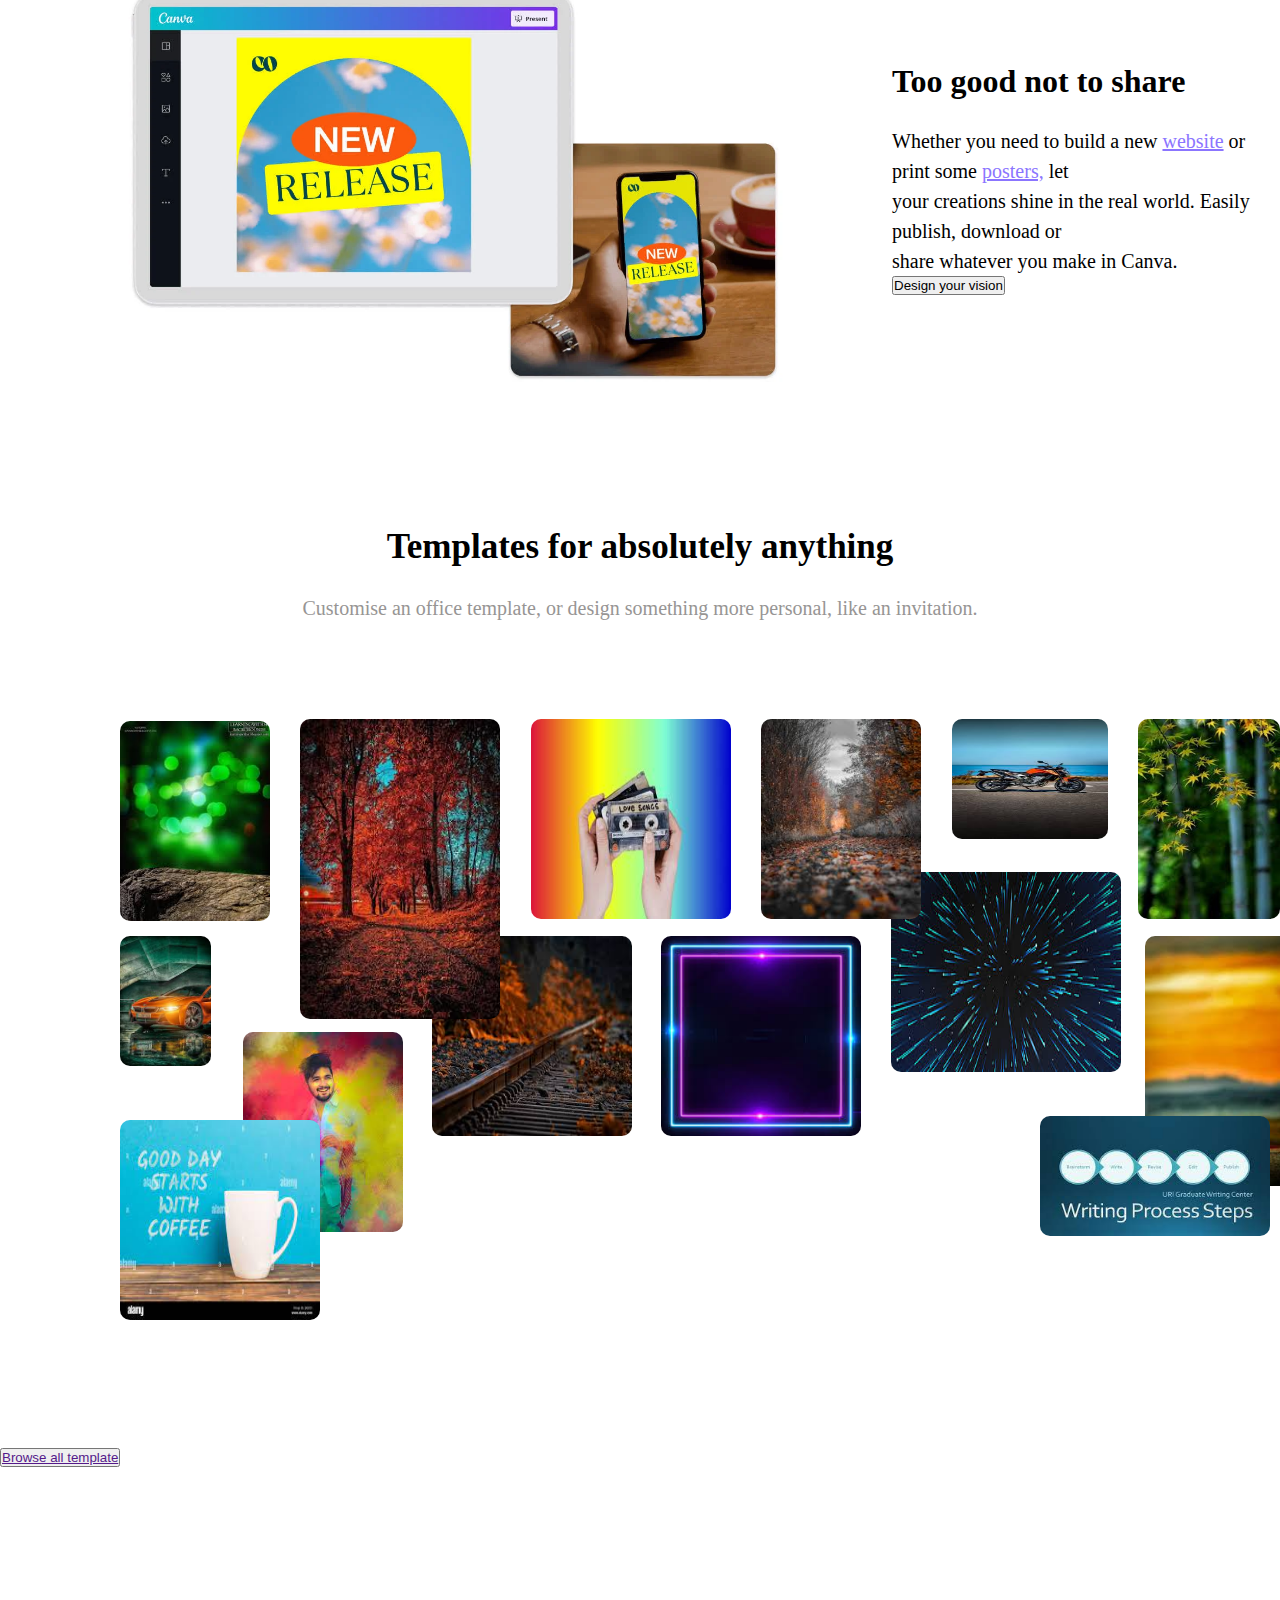
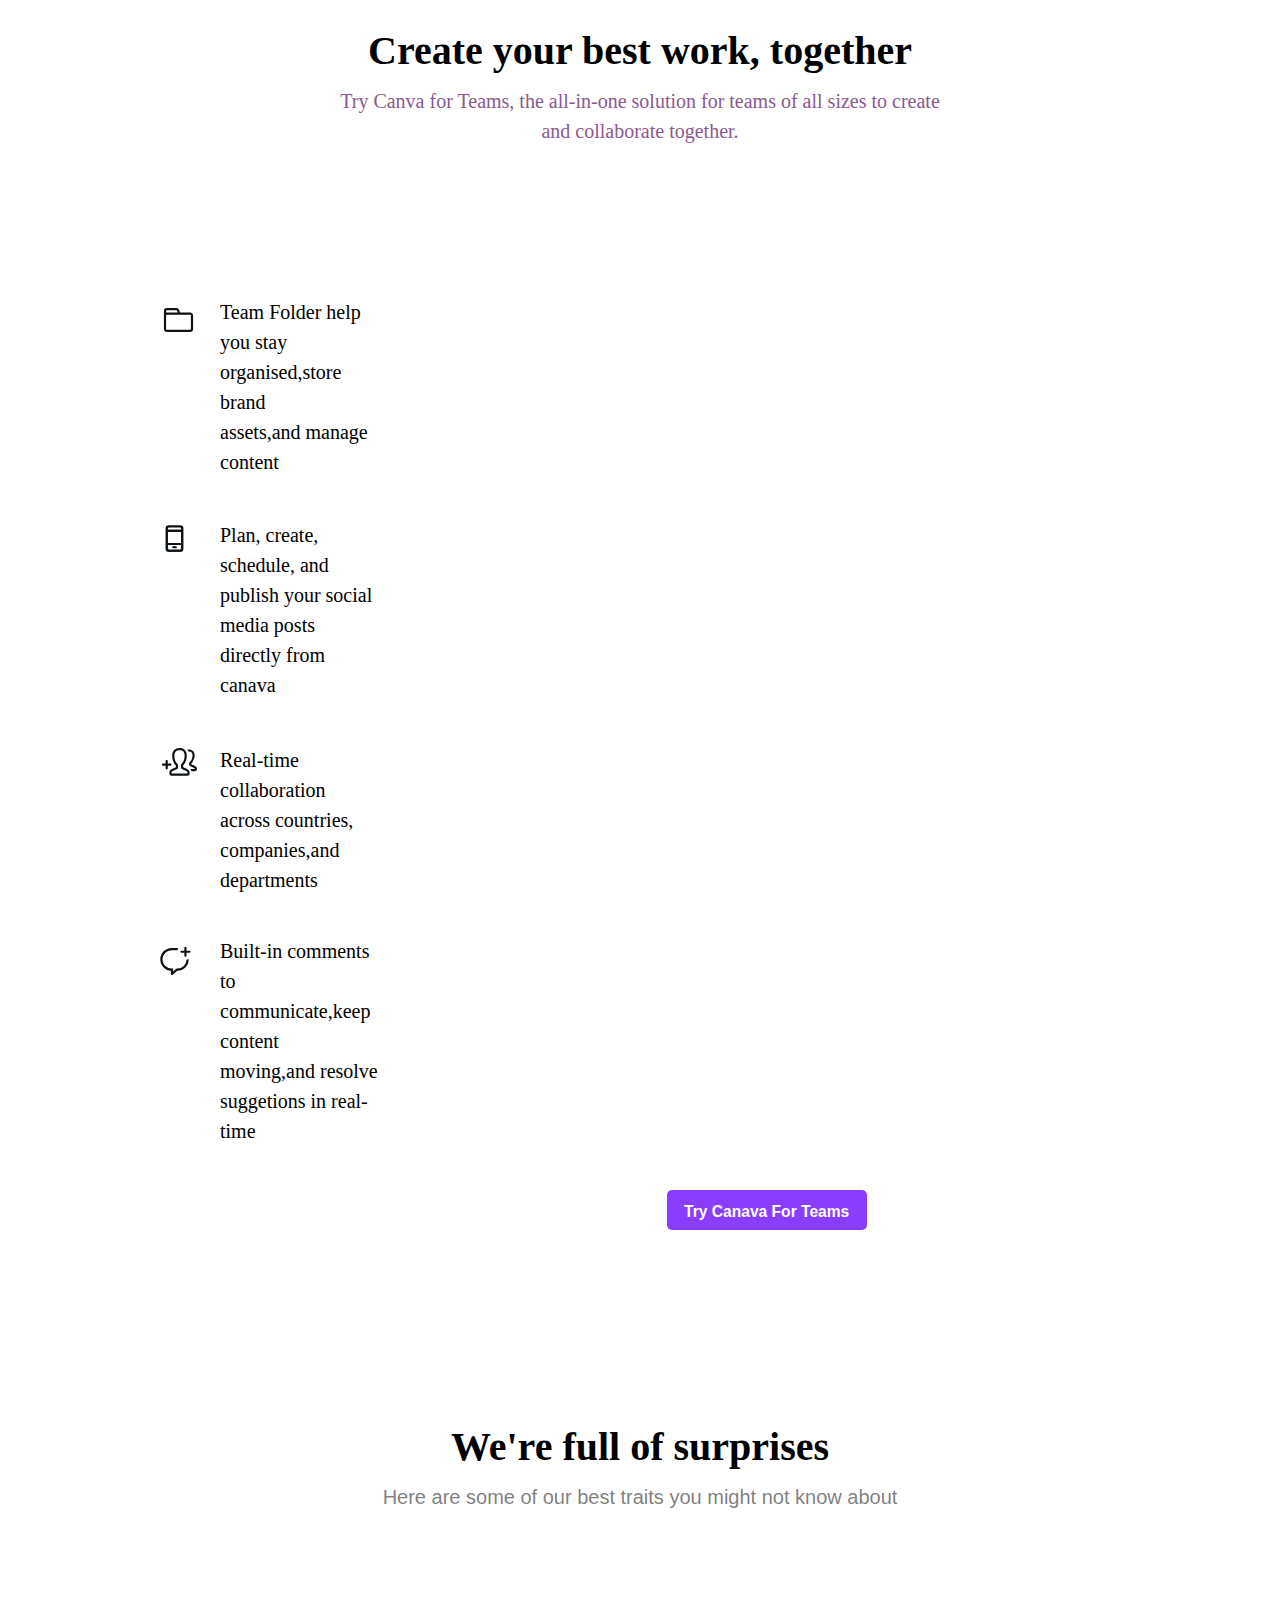
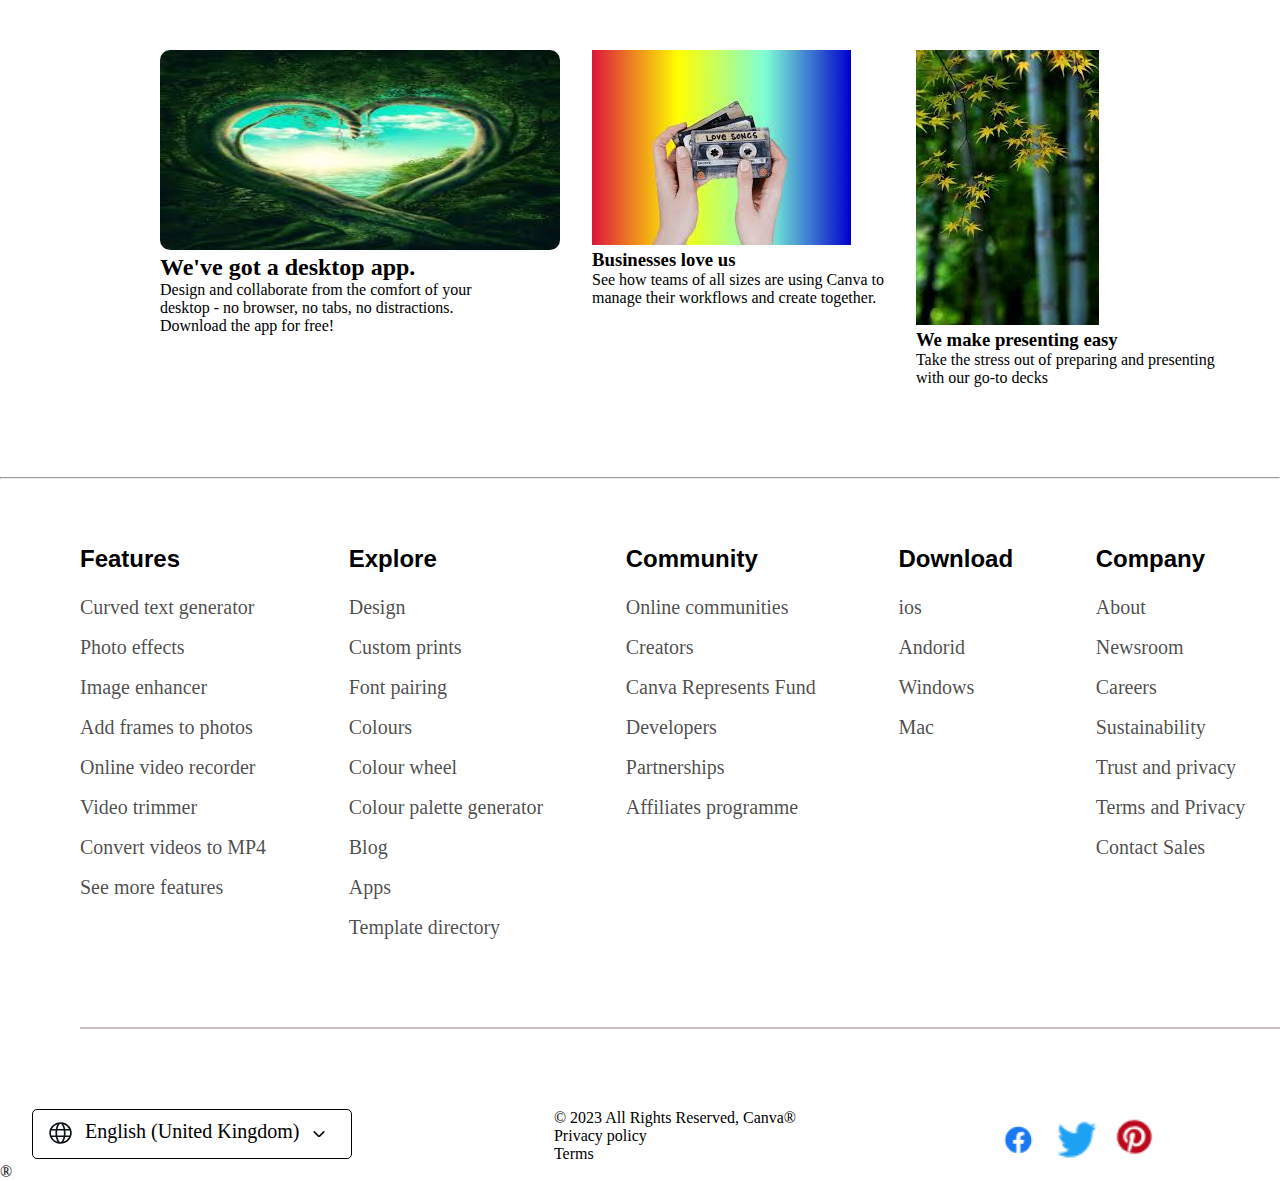
==== commit f59c74c6: "first commit" ====
--- a/index.html
+++ b/index.html
@@ -28,8 +28,26 @@
                   <li><a class="cont" href="">PDF editor</a></li>
                   <li><a class="cont" href="">Graphs and charts</a></li>
                 </ul>
-            
               </div>
+              <!-- <ul>
+                <li class="love">Photos and Videos</li>
+                <li><a class="cont" href="">Visual Suite</a></li>
+                <li><a class="cont" href="">Docs</a></li>
+                <li><a class="cont" href="">Presentation</a></li>
+                <li><a class="cont" href="">Whiteboards</a></li>
+                <li><a class="cont" href="">PDF editor</a></li>
+                <li><a class="cont" href="">Graphs and charts</a></li>
+              </ul>
+
+              <ul>
+                <li class="love">Visual Documents</li>
+                <li><a class="cont" href="">Visual Suite</a></li>
+                <li><a class="cont" href="">Docs</a></li>
+                <li><a class="cont" href="">Presentation</a></li>
+                <li><a class="cont" href="">Whiteboards</a></li>
+                <li><a class="cont" href="">PDF editor</a></li>
+                <li><a class="cont" href="">Graphs and charts</a></li>
+              </ul> -->
             </div>
             <!-- </div> -->
   
@@ -39,7 +57,10 @@
           <li><a class="cont" href="#">Education</a></li>
           <li><a class="cont" href="#">Price and Planing</a></li>
           <li><a class="cont" href="">Learn</a></li>
-          <input type="email" name="" id="blood" placeholder="Try Logo,poster,anything!"/>
+          <img class="img" src="./img/download.png">
+          <input type="email" name="" id="blood" placeholder="       Try Logo,poster,anything!"/>
+
+          <!-- <img src="./img/questicon.png" -->
           <button class="trial-button">Log in</button>
           <button class="trial-button1">Sign up</button>
         </div>
@@ -53,12 +74,12 @@
       <button class="hole">Sign up For Free</button>
     </div>
      <div class="hood">
-       <!-- <iframe controls src="" frameborder="0">
+       <iframe controls src="" frameborder="0">
              <source src="./img/Built for teamwork.mp4" type="video/mp4"> 
         </iframe>
         <video autoplay loop>
             <source src="./img/hero-banner-en-1600x852.mp4" type="video/mp4" >
-        </video>  -->
+        </video> 
     </div>  
     <video class="hood" loop width="100px" autoplay>
       <source src="./img/hero-banner-en-1600x852.mp4" type="video/mp4" />
@@ -220,7 +241,7 @@
  </div>
  <div class="features">
   <div class="features1">
-    <img class="goat" src="./img/images (2).jfif" alt="" width="00px">
+    <img class="goat" src="./img/images (2).jfif" alt="" width="100px">
     <h2>
       We've got a desktop app.
     </h2>
--- a/style.css
+++ b/style.css
@@ -75,6 +75,7 @@
 }
 .love{
     font-weight: 520;
+    display: block;
 }
 #blood{
      width: 400px;
@@ -107,6 +108,10 @@
 .trial-button1:hover{
     color: aqua;
 }
+.img{
+    position: relative;
+    left: 5.0rem;
+}
 .charles{
     text-align: center;
     padding: 90px;
@@ -495,15 +500,15 @@
     gap: 2em;
 }
 .goat{
-    width: 450px;
-    border-radius: 5px;
-    height: 300px;
-}
-.goat:hover{
-    /* transition: all 0.5s ease; */
+    width: 400px;
+    border-radius: 10px;
+    height: 200px;
+}
+/* .goat:hover{
+    transition: all 0.5s ease;
     background-color: black;
-    zoom: 60%;
-}
+    zoom: 50%;
+} */
 .footer{
     display: grid;
     grid-template-columns: auto auto auto auto auto;
@@ -603,4 +608,8 @@
         position: relative;
         top: 80em;
     }
-}
+    .img{
+        position: relative;
+        display: block;
+    }
+}
